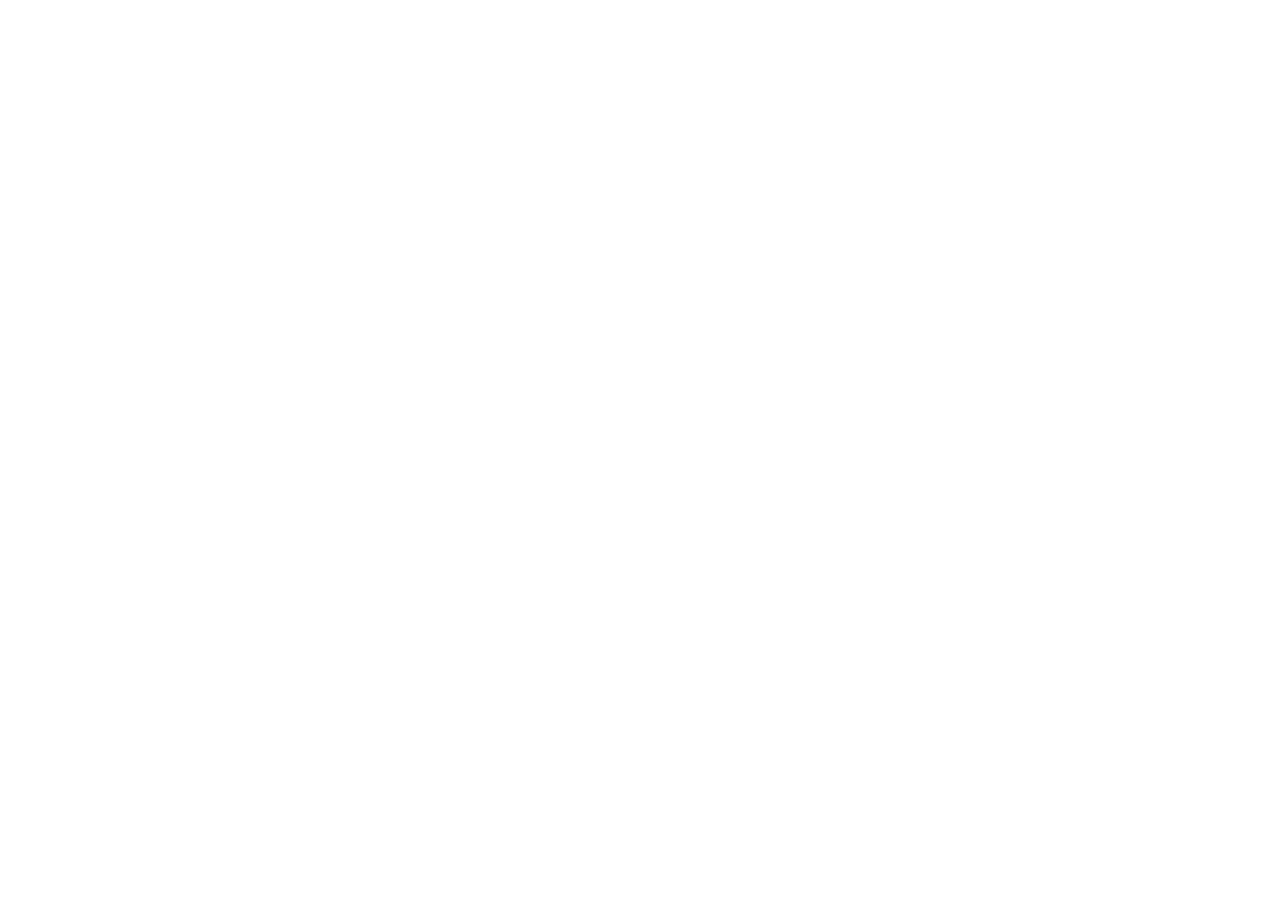
==== index.html @ 02adccb6 "inital commit" ====
<!DOCTYPE html>
<!--[if lt IE 7]>      <html class="no-js lt-ie9 lt-ie8 lt-ie7"> <![endif]-->
<!--[if IE 7]>         <html class="no-js lt-ie9 lt-ie8"> <![endif]-->
<!--[if IE 8]>         <html class="no-js lt-ie9"> <![endif]-->
<!--[if gt IE 8]><!--> <html class="no-js"> <!--<![endif]-->
    <head>
        <meta charset="utf-8">
        <meta http-equiv="X-UA-Compatible" content="IE=edge">
        <title></title>
        <meta name="description" content="">
        <meta name="viewport" content="width=device-width, initial-scale=1">
        <link rel="stylesheet" href="">
    </head>
    <body>
        <script src="script.js" async defer></script>
    </body>
</html>
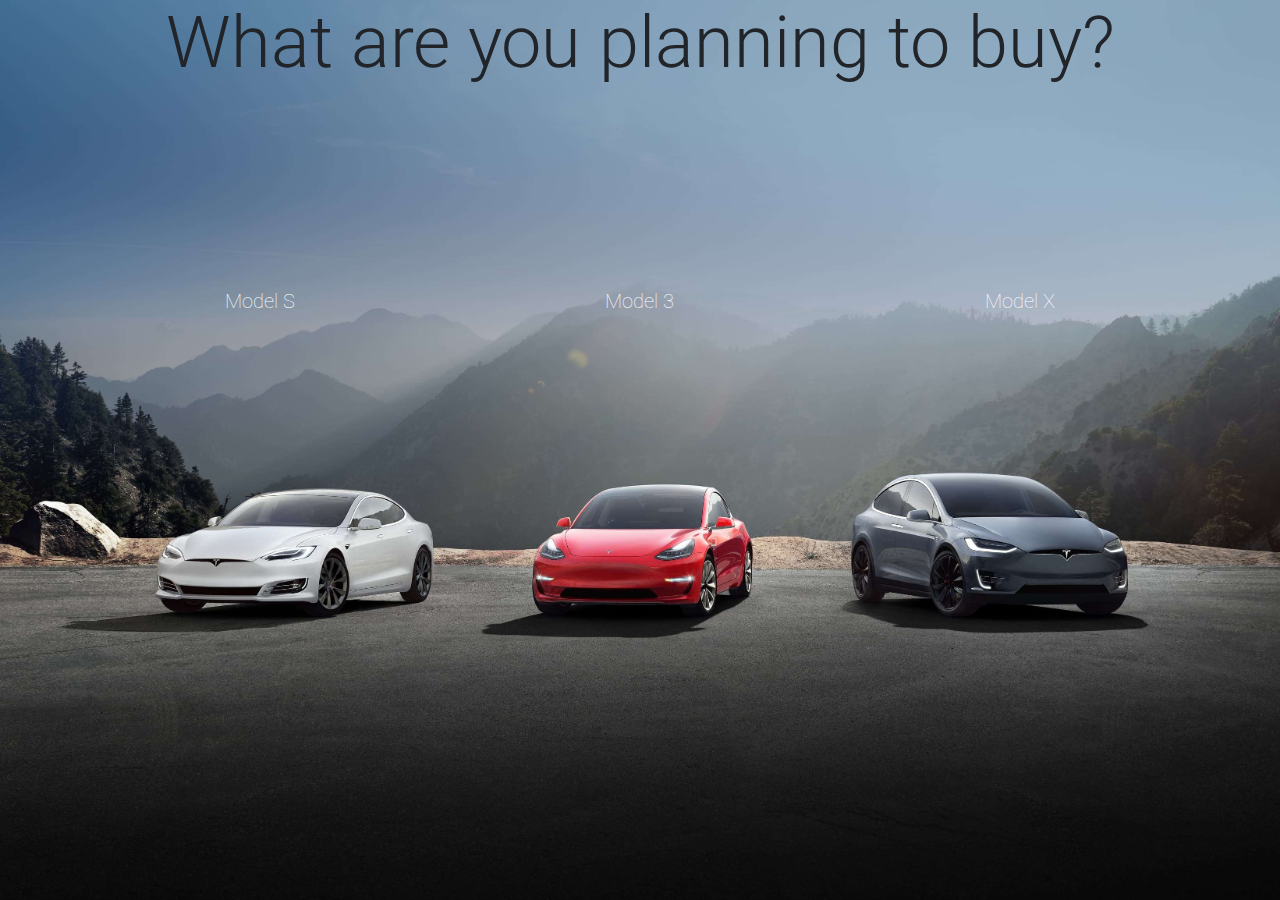
==== commit 5b407c21: "added background image to index.html as well as heading and links for vehicles" ====
--- a/index.html
+++ b/index.html
@@ -9,9 +9,28 @@
         <title></title>
         <meta name="description" content="">
         <meta name="viewport" content="width=device-width, initial-scale=1">
-        <link rel="stylesheet" href="">
+        <link rel="stylesheet" href="https://stackpath.bootstrapcdn.com/bootstrap/4.4.1/css/bootstrap.min.css" integrity="sha384-Vkoo8x4CGsO3+Hhxv8T/Q5PaXtkKtu6ug5TOeNV6gBiFeWPGFN9MuhOf23Q9Ifjh" crossorigin="anonymous">
+        <link rel="stylesheet" href="styles.css">
+        <link href="https://fonts.googleapis.com/css2?family=Roboto:wght@100;400;700&display=swap" rel="stylesheet">
     </head>
     <body>
+        <div class="container">
+            <h1 class="display-3 text-center">What are you planning to buy?</h1>
+            <div id="empty">
+
+            </div>
+            <div class="row justify-content-around">
+                <div class="col-xs-4">
+                    <a href="">Model S</a>
+                </div>
+                <div class="col-xs-4">
+                    <a href="">Model 3</a>
+                </div>
+                <div class="col-xs-4">
+                    <a href="">Model X</a>
+                </div>
+            </div>
+        </div>
         <script src="script.js" async defer></script>
     </body>
 </html>--- a/styles.css
+++ b/styles.css
@@ -0,0 +1,20 @@
+body {
+    background-image: url('images/main_hero_homepage_desktop.jpg');
+    background-size: cover;
+    font-family: 'Roboto', sans-serif;
+}
+
+#empty {
+    margin-top: 200px;
+}
+
+a {
+    color: white;
+    font-size: 20px;
+    font-weight: 100;
+}
+
+a:hover {
+    color: red;
+    text-decoration: none;
+}